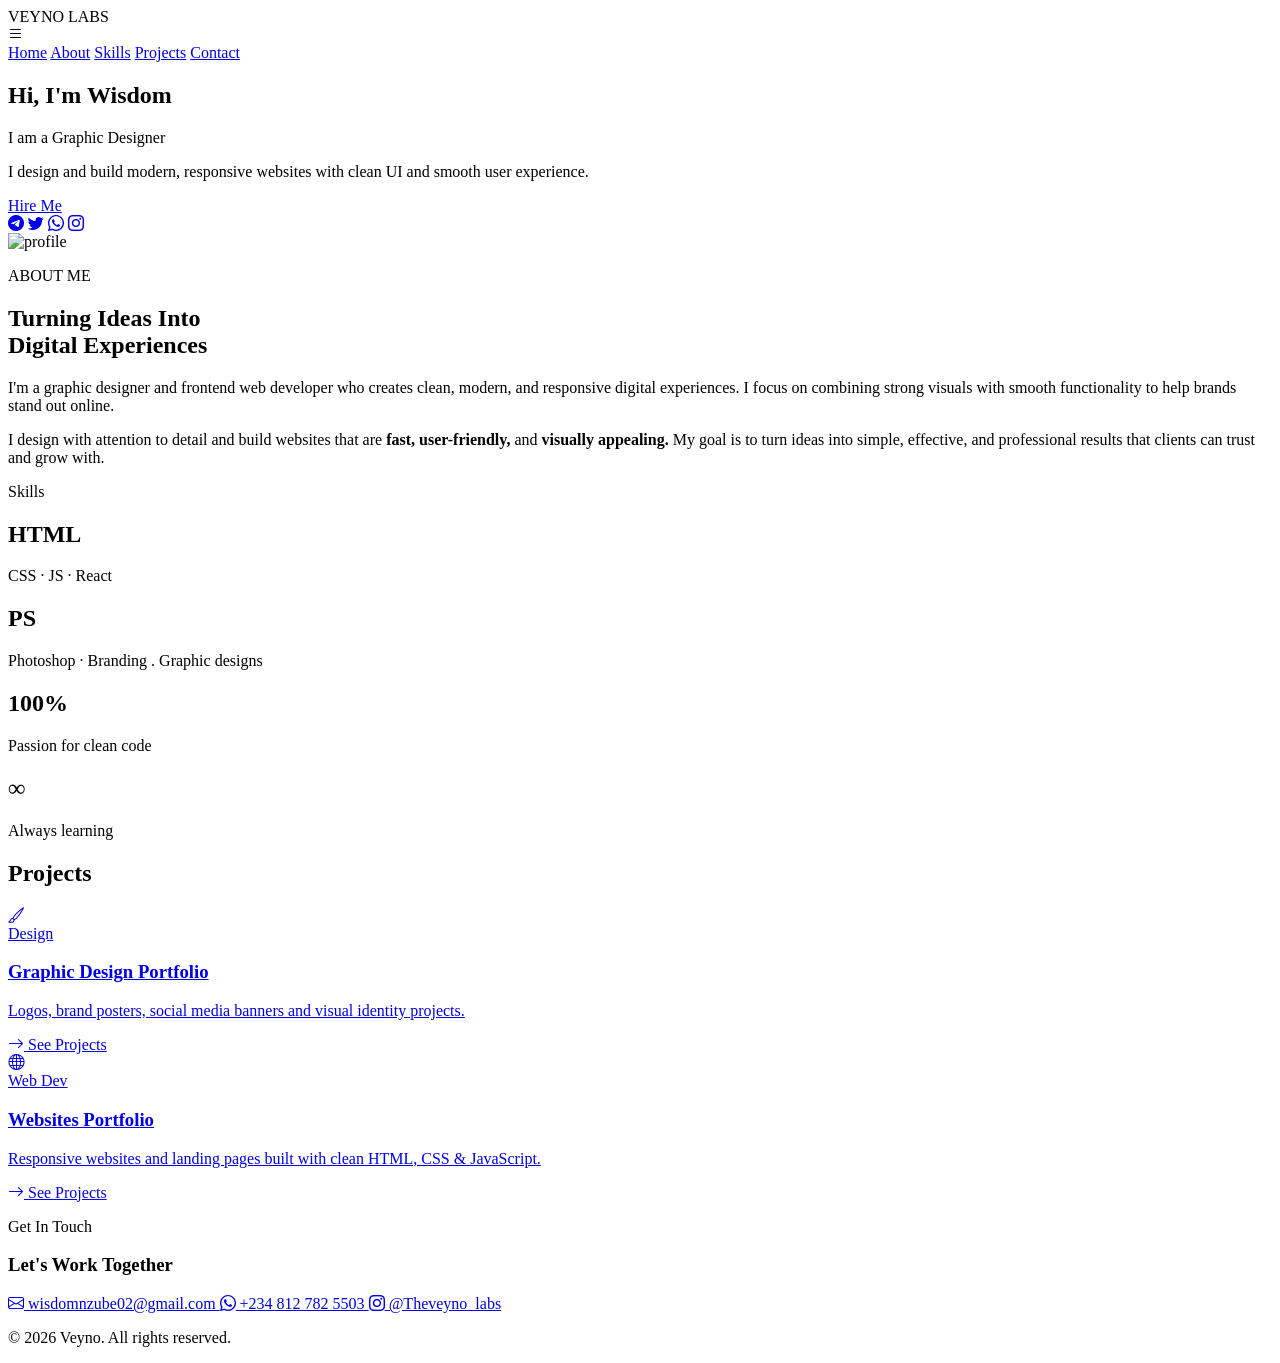
==== index.html @ e268bf65 "Update index.html" ====
<!DOCTYPE html>
<html lang="en">
<head>
<meta charset="UTF-8">
<meta name="viewport" content="width=device-width, initial-scale=1.0">
<title>VEYNO_LABS| Portfolio</title>

<link rel="stylesheet" href="https://cdn.jsdelivr.net/npm/bootstrap-icons@1.10.5/font/bootstrap-icons.css">
<link href="https://fonts.googleapis.com/css2?family=Poppins:wght@300;400;500;600;700&display=swap" rel="stylesheet">
<link rel="stylesheet" href="CSS/portfolio.css">
</head>

<body>
    
    <!---Header section-->
<header>
    <div class="logo">VEYNO <span class="labs">LABS</span></div>

    <div class="menu" onclick="toggleMenu()">
        <i class="bi bi-list"></i>
    </div>

    <nav id="nav">
        <a href="#home" class="nav-link active">Home</a>
        <a href="#about" class="nav-link">About</a>
        <a href="#skills" class="nav-link">Skills</a>
        <a href="#projects" class="nav-link">Projects</a>
        <a href="#contact" class="nav-link">Contact</a>
    </nav>
</header>

<!-- HERO -->
<section id="home" class="main">
    <div class="detail">
        <h1>Hi, I'm <span>Wisdom</span></h1>
    <p class="typing-text">
        I am a <span class="typing"></span>
    </p>
        <p class="description">I design and build modern, responsive websites with clean UI and smooth user experience.</p>
        <a href="https://t.me/Theveyno_labs" class="btn" target="_blank">Hire Me</a>

        <div class="social">
            <a href="https://t.me/Theveyno_labs" target="_blank" title="Telegram"><i class="bi bi-telegram"></i></a>
            <a href="https://x.com/Theveyno_labs" target="_blank" title="Twitter"><i class="bi bi-twitter"></i></a>
            <a href="https://wa.me/message/AETNA6PTYCV3H1" target="_blank" title="WhatsApp"><i class="bi bi-whatsapp business"></i></a>
            <a href="https://instagram.com/Theveyno_labs" target="_blank" title="Instagram"><i class="bi bi-instagram"></i></a>
        </div>
    </div>
    <div class="images">
        <div class="profile-wrapper">
            <img src="img/update.jpeg" alt="profile">
        </div>
    </div>
    
</section>
<section id="about" class="about">
  <div class="about-container">
    <p class="me">
        ABOUT ME
    </p>
    <h1>
      Turning Ideas Into <br />
      Digital Experiences
    </h1>

    <div class="line"></div>

    <p>
      I'm a <span>graphic designer</span> and 
      <span>frontend web developer</span> who creates clean, modern, 
      and responsive digital experiences. I focus on combining 
      strong visuals with smooth functionality to help brands 
      stand out online.
    </p>

    <p>
      I design with attention to detail and build websites that are 
      <strong>fast, user-friendly,</strong> and 
      <strong>visually appealing.</strong> My goal is to turn ideas 
      into simple, effective, and professional results that clients 
      can trust and grow with.
    </p>
  </div>
</section>
<section id="skills" class="skills">
    <div class="skills-container">
     <p>
    Skills
    </p>

  <div class="skills-grid">
    
    <div class="card">
      <h2>HTML</h2>
      <p>CSS · JS · React</p>
    </div>

    <div class="card">
      <h2>PS</h2>
      <p>Photoshop · Branding . Graphic designs</p>
    </div>

    <div class="card">
      <h2>100%</h2>
      <p>Passion for clean code</p>
    </div>

    <div class="card">
      <h2>∞</h2>
      <p>Always learning</p>
    </div>

  </div>
    </div>
</section>

<!-- PROJECTS -->
<section id="projects" class="projects">
  <h2 class="section-title">Projects</h2>

  <div class="projects-grid">

    <a href="graphic_index.html">
      <div class="project">
        <div class="project-thumb project-thumb-graphic">
          <span class="thumb-icon"><i class="bi bi-brush"></i></span>
          <div class="mock-lines">
            <div class="mock-bar accent"></div>
            <div class="mock-bar w80"></div>
            <div class="mock-bar w60"></div>
          </div>
          <span class="project-badge">Design</span>
        </div>
        <div class="project-info">
          <h3>Graphic Design Portfolio</h3>
          <p>Logos, brand posters, social media banners and visual identity projects.</p>
          <div class="click-hint">
            <i class="bi bi-arrow-right"></i>
            <span>See Projects</span>
          </div>
        </div>
      </div>
    </a>

    <a href="login-index.html">
      <div class="project coming-soon">
        <div class="project-thumb project-thumb-web">
          <span class="thumb-icon"><i class="bi bi-globe"></i></span>
          <div class="mock-lines">
            <div class="mock-bar accent"></div>
            <div class="mock-bar w80"></div>
            <div class="mock-bar w60"></div>
          </div>
          <span class="project-badge">Web Dev</span>
        </div>
        <div class="project-info">
          <h3>Websites Portfolio</h3>
          <p>Responsive websites and landing pages built with clean HTML, CSS & JavaScript.</p>
          <div class="click-hint">
            <i class="bi bi-arrow-right"></i>
            <span>See Projects</span>
          </div>
        </div>
      </div>
    </a>

  </div>
</section>

<!-- CONTACT -->
<section id="contact" class="contact">
  <p class="contact-label">Get In Touch</p>
  <h3>Let's Work Together</h3>
  <div class="contact-links">
    <a href="mailto:wisdomnzube02@gmail.com" class="contact-link">
      <i class="bi bi-envelope"></i>
      wisdomnzube02@gmail.com
    </a>
    <a href="https://wa.me/2348127825503" class="contact-link" target="_blank">
      <i class="bi bi-whatsapp"></i>
      +234 812 782 5503
    </a>
    <a href="https://instagram.com/Theveyno_labs" class="contact-link" target="_blank">
      <i class="bi bi-instagram"></i>
      @Theveyno_labs
    </a>
  </div>
</section>

<!-- Footer -->
<footer class="footer">
  <p>© 2026 Veyno. All rights reserved.</p>
</footer>
<script>
function toggleMenu(){
    document.getElementById("nav").classList.toggle("active");
}

/* ACTIVE NAV ON SCROLL */
const sections = document.querySelectorAll("section");
const navLinks = document.querySelectorAll(".nav-link");

window.addEventListener("scroll", () => {
    let current = "";

    sections.forEach(section => {
        const sectionTop = section.offsetTop - 100;
        if (scrollY >= sectionTop) {
            current = section.getAttribute("id");
        }
    });

    navLinks.forEach(link => {
        link.classList.remove("active");
        if (link.getAttribute("href") === "#" + current) {
            link.classList.add("active");
        }
    });
});
const roles = ["Graphic Designer", "Web Developer"];
let i = 0;
let j = 0;
let current = "";
let isDeleting = false;

function typeEffect() {
    current = roles[i];

    if (!isDeleting) {
        document.querySelector(".typing").textContent = current.substring(0, j++);
        if (j > current.length) {
            isDeleting = true;
            setTimeout(typeEffect, 1200);
            return;
        }
    } else {
        document.querySelector(".typing").textContent = current.substring(0, j--);
        if (j < 0) {
            isDeleting = false;
            i = (i + 1) % roles.length;
        }
    }

    setTimeout(typeEffect, isDeleting ? 50 : 100);
}

typeEffect();
// Scroll Reveal
const revealObserver = new IntersectionObserver((entries) => {
    entries.forEach(e => {
        if (e.isIntersecting) {
            e.target.classList.add("visible");
            revealObserver.unobserve(e.target);
        }
    });
}, { threshold: 0.1, rootMargin: "0px 0px -50px 0px" });

document.querySelectorAll(
    ".detail, .images, .about-container, .skills-grid .card, .project, .contact-link, .footer"
).forEach(el => revealObserver.observe(el));
</script>

</body>
</html>
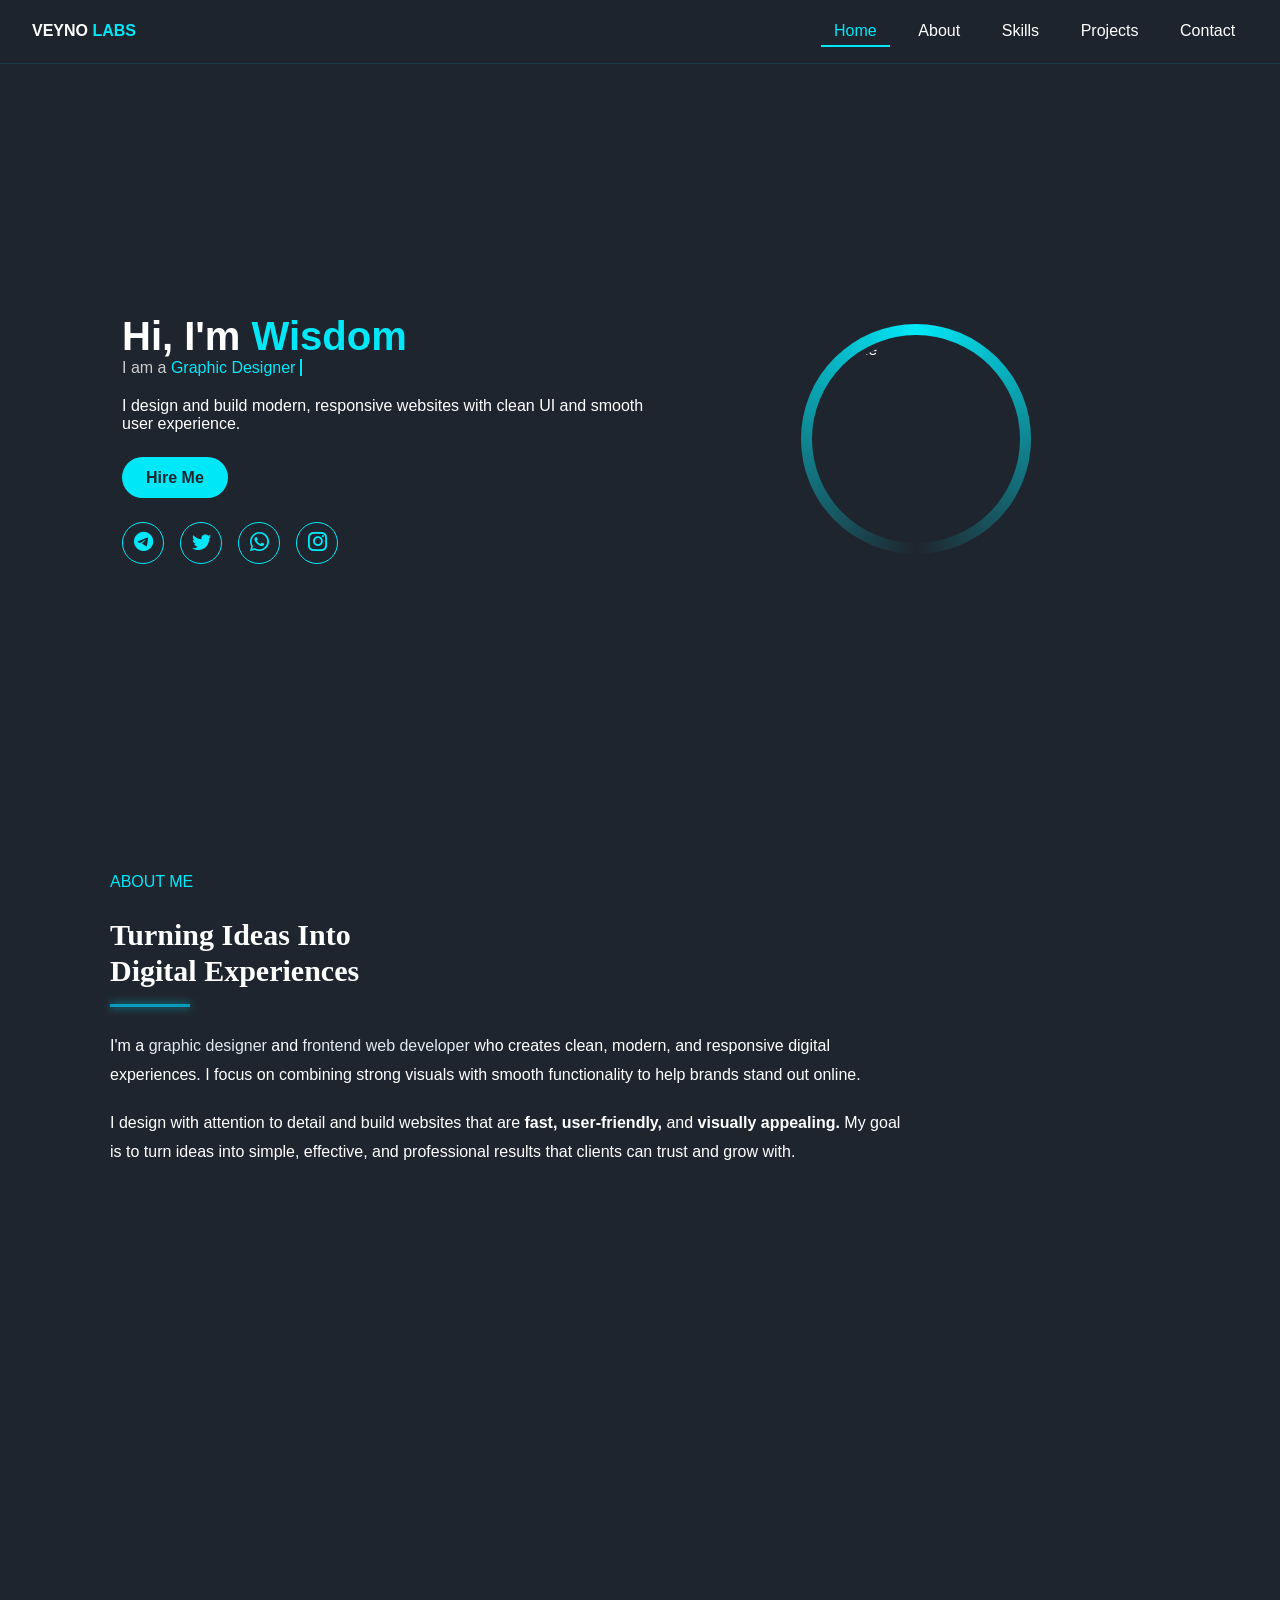
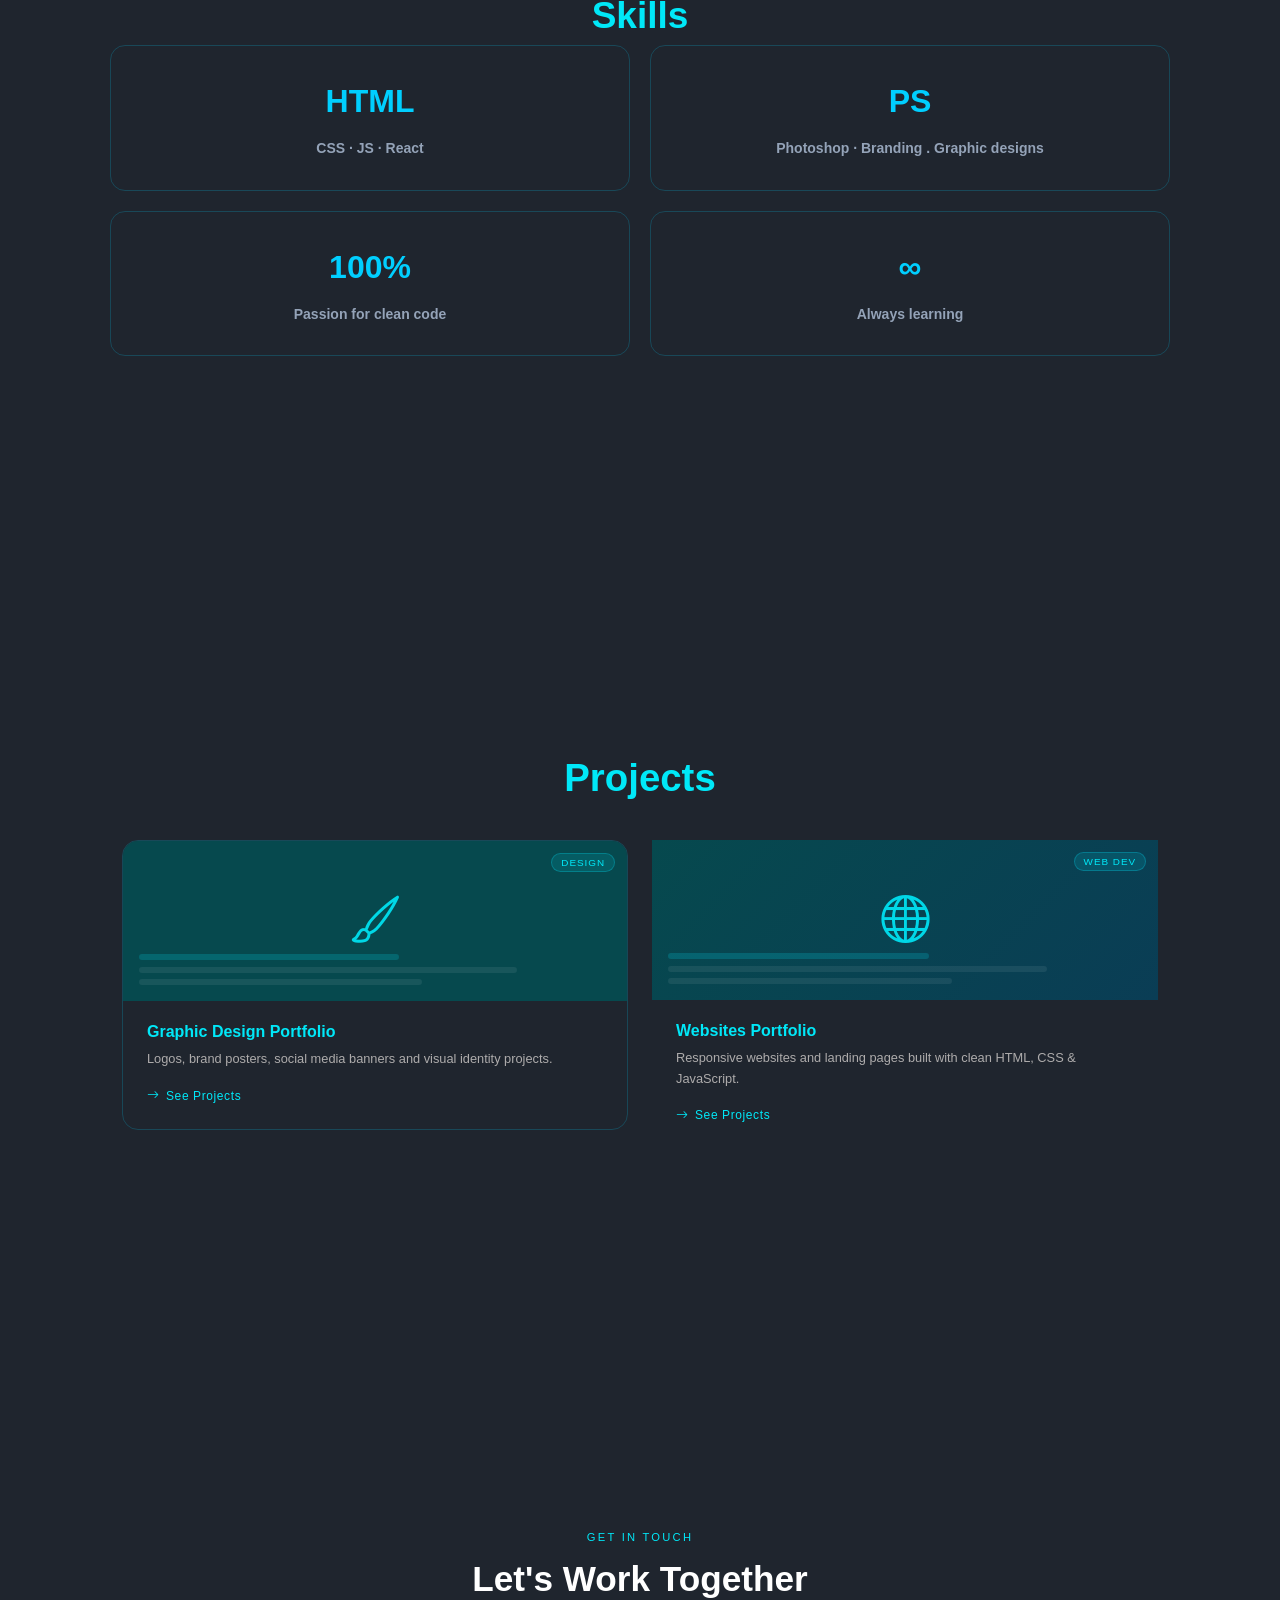
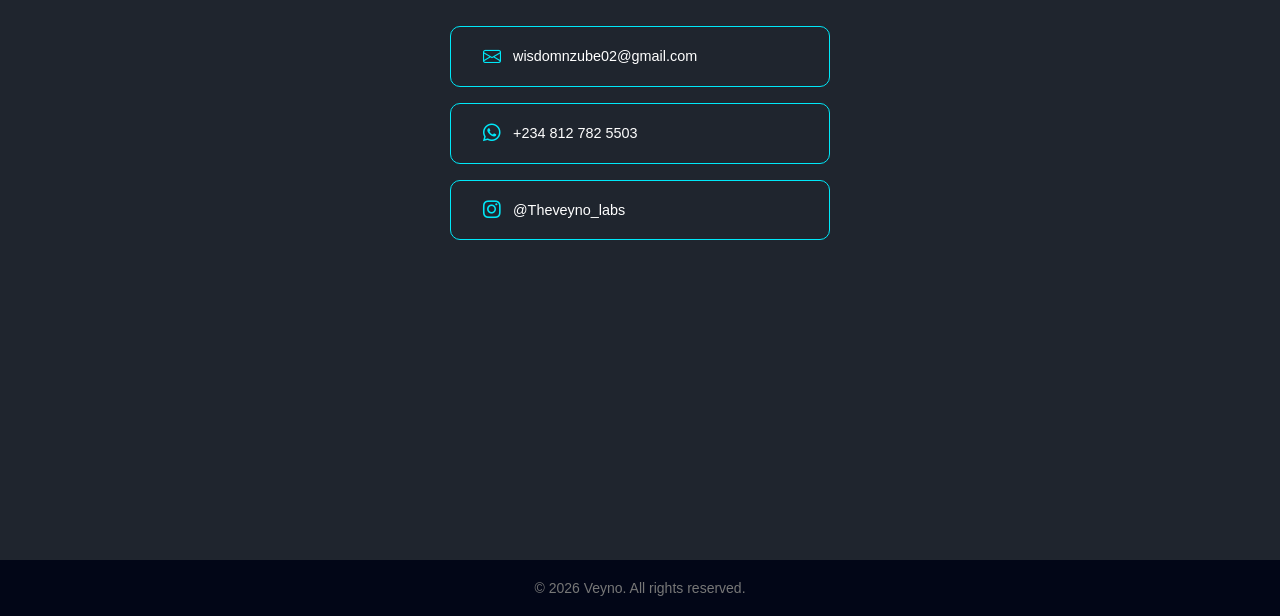
==== commit e3023ac7: "Update index.html" ====
--- a/index.html
+++ b/index.html
@@ -143,7 +143,6 @@
     </a>
 
     <a href="login-index.html">
-      <div class="project coming-soon">
         <div class="project-thumb project-thumb-web">
           <span class="thumb-icon"><i class="bi bi-globe"></i></span>
           <div class="mock-lines">
--- a/CSS/portfolio.css
+++ b/CSS/portfolio.css
@@ -0,0 +1,689 @@
+*{
+    margin:0;
+    padding:0;
+    box-sizing:border-box;
+}
+
+html{
+    scroll-behavior:smooth;
+}
+
+body{
+    font-family:'Poppins',sans-serif;
+    background:#1F252E;
+    color:#fff;
+    padding-top: 70px;
+}
+section {
+    scroll-margin-top: 100px;
+    min-height: 82vh; 
+}
+/* HEADER */
+header {
+    display: flex;
+    justify-content: space-between;
+    align-items: center;
+    padding: 1rem 2rem;
+    width: 100%;
+    position: fixed;        /* ← was missing from header */
+    top: 0;
+    left: 0;
+    right: 0;
+    z-index: 1000;
+    background: rgba(31, 37, 46, 0.9);   /* ← so content doesn't show through */
+    backdrop-filter: blur(10px);
+    border-bottom: 1px solid rgba(0, 232, 248, 0.1);
+}
+@media (max-width: 768px) {
+    .menu { display: block; }
+
+    nav#nav {
+        display: flex;
+        flex-direction: column;
+        position: fixed;
+        top: 70px;
+        right: 0;
+        left: auto;
+        width: 45%;
+        background: rgba(31, 37, 46, 0.97);
+        padding: 2rem;
+        gap: 1.5rem;
+        border-left: 1px solid rgba(0,232,248,0.15);
+        height: 300vh;
+        transform: translateX(100%);
+       transition: transform 0.7s cubic-bezier(0.77, 0.17, 0.175, 1);
+    }
+
+    nav#nav.active {
+         transform: translateX(0);
+          height: 300vh;
+
+    }
+    
+}
+
+.logo {
+    color:#ffff;
+    text-decoration:none;
+    font-weight:700;
+}
+.labs {
+    color: #00E8F8;
+}
+/* NAV */
+nav{
+    display:flex;
+    gap:1rem;
+
+
+}
+
+nav a{
+    color:#fff;
+    text-decoration:none;
+    padding:0.4rem 0.8rem;
+    transition:0.4s;
+    position: relative;
+}
+nav a::after {
+    content: '';
+    position: absolute;
+    bottom: 0;
+    left: 0;
+    width: 0;
+    height: 2px;
+    background: #00E8F8;
+    transition: width 0.3s ease;
+}
+
+nav a:hover::after,
+nav a.active::after {
+    width: 100%;
+
+}
+nav a:hover,
+nav a.active{
+    color:#00E8F8;
+}
+
+.menu{
+    display:none;
+    font-size:1.6rem;
+    color:#00E8F8;
+    cursor:pointer;
+}
+
+/* HERO */
+section{
+    max-width:1100px;
+    margin:auto;
+    padding:2rem;
+}
+
+.main{
+    display:flex;
+    align-items:center;
+    justify-content:space-between;
+    flex-wrap:wrap;
+    gap:1rem;
+ 
+}
+
+.detail{
+    flex:1 1 400px;
+}
+
+.detail h1{
+    font-size:2.5rem;
+}
+
+.detail span{
+    color:#00E8F8;
+}
+.description{
+    margin-top: 20px;
+}
+
+.btn{
+    display:inline-block;
+    margin-top:1.5rem;
+    padding:0.7rem 1.5rem;
+    background:#00E8F8;
+
+
+    color:#1F252E;
+    border-radius:25px;
+    text-decoration:none;
+    font-weight: 600;
+    animation: glowInfinite 2s ease-in-out infinite;
+}
+@keyframes glowInfinite {
+    0% {
+        box-shadow: 0 0 5px #00E8F8;
+    }
+    50% {
+        box-shadow: 
+            0 0 20px #00E8F8,
+            0 0 40px #00E8F8;
+    }
+    100% {
+        box-shadow: 0 0 5px #00E8F8;
+    }
+}
+
+
+/* PROFILE */
+.images{
+    flex:1 1 350px;
+    display:flex;
+    justify-content:center;
+    margin-bottom:0;
+}
+
+.profile-wrapper{
+    position:relative;
+    width:220px;
+    height:220px;
+    border-radius:50%;
+
+}
+
+.profile-wrapper::before{
+    content: "";
+    position:absolute;
+    inset:-5px;
+    border-radius:50%;
+    background:conic-gradient(#00E8F8, transparent, #00E8F8);
+    animation:rotate 3s linear infinite;
+}
+
+.profile-wrapper::after{
+    content:"";
+    position:absolute;
+    inset:6px;
+    background:#1F252E;
+    border-radius:50%;
+}
+
+.profile-wrapper img{
+    position:absolute;
+    inset:12px;
+    width:calc(100% - 24px);
+    height:calc(100% - 24px);
+
+    object-position:top;
+    border-radius:50%;
+    object-fit:cover;
+    z-index:1;
+}
+@keyframes rotate{
+    0%{
+        transform: rotate(0deg);
+    }
+    100%{
+        transform: rotate(360deg);
+    }
+}
+ .social{
+    margin-top:1.5rem;
+    display:flex;
+    gap:1rem;
+}
+
+/* ICON STYLE */
+.social a{
+    display:flex;
+    align-items:center;
+    justify-content:center;
+    width:42px;
+    height:42px;
+
+    color:#00E8F8;
+    border:1.5px solid #00E8F8;
+    border-radius:50%;
+
+    font-size:1.2rem;
+    text-decoration:none;
+
+    transition:all 0.3s ease;
+    position:relative;
+}
+
+/* GLOW HOVER EFFECT */
+.social a:hover{
+    background:#00E8F8;
+    color:#1F252E;
+    box-shadow:
+        0 0 10px #00E8F8,
+        0 0 25px #00E8F8;
+    transform:translateY(-4px) scale(1.1);
+}   
+
+
+
+@keyframes rotate{
+    100%{transform:rotate(360deg);}
+}
+
+.about {
+  padding: 60px 20px;
+}
+
+.about-container {
+  max-width: 800px;
+  margin-top: 0;
+  max-height: 100vh;
+}
+
+
+.about h1 {
+  font-size: 30px;
+  color:#ffffff;
+  line-height: 1.2;
+  font-family: poppins;
+}
+.me{
+    color: #00E8F8;
+    font-family:sans-serif;
+    font-size: 20px;
+    text-align: baseline;
+}
+
+.line {
+  width: 80px;
+  height: 3px;
+  background: #00cfff;
+  opacity: 0.7;
+  box-shadow: 0 0 8px #00E8F8;
+  margin: 15px 0 25px;
+}
+
+.about p {
+  font-size: 16px;
+  line-height: 1.8;
+  margin-bottom: 20px;
+}
+
+.about span {
+  color: #e2e8f0;
+  font-weight: 500;
+}
+
+.about strong {
+  color: #ffffff;
+}
+
+/* SECTIONS */
+.section-title{
+    text-align: center;
+    color:#00E8F8;
+    margin-top: 40px;
+    margin-bottom: 40px;
+}
+
+.skills {
+  padding: 40px 20px;
+  color: #00E8F8;
+}
+
+.subtitle strong {
+  color: #e2e8f0;
+}
+.skills-container{
+  text-align: center;
+  font-size: 37px;
+  font-weight: bold;
+  line-height: 1.6;
+  margin-bottom: 30px;
+}
+
+/* GRID */
+.skills-grid {
+  display: grid;
+  grid-template-columns: repeat(2, 1fr);
+  gap: 20px;
+}
+
+/* CARD */
+.card {
+  border: 1px solid rgba(0, 207, 255, 0.2);
+  border-radius: 15px;
+  padding: 30px 20px;
+  text-align: center;
+  transition: 0.3s ease;
+}
+
+/* HOVER EFFECT */
+.card:hover {
+  border-color: #00cfff;
+  transform: translateY(-5px);
+  box-shadow: 0 0 20px rgba(0, 207, 255, 0.2);
+}
+
+.card h2 {
+  font-size: 32px;
+  color: #00cfff;
+  margin-bottom: 10px;
+}
+
+.card p {
+  font-size: 14px;
+  color: #94a3b8;
+}
+
+
+/* ── PROJECTS ── */
+#projects.projects {
+  background: var(--bg2);
+}
+
+.section-title {
+  font-size: clamp(1.8rem, 3vw, 2.4rem);
+  font-weight: 700;
+  margin-bottom: 0.5rem;
+}
+
+
+.projects-grid {
+  display: grid;
+  grid-template-columns: repeat(auto-fit, minmax(260px, 1fr));
+  gap: 1.5rem;
+  align-items: stretch;
+  margin-top: 2.5rem;
+}
+
+/* Clickable project cards */
+.projects-grid a {
+  text-decoration: none;
+  display: block;
+}
+
+.project {
+  background: var(--card);
+  border: 1px solid  rgba(0, 207, 255, 0.2);
+  border-radius: 16px;
+  overflow: hidden;
+  transition: all 0.3s;
+  position: relative;
+  cursor: pointer;
+  max-height: 100vh;
+}
+
+.project::before {
+  content: '';
+  position: absolute;
+  top: 0; left: 0; right: 0;
+  height: 2px;
+  background: linear-gradient(90deg, var(--cyan), transparent);
+  opacity: 0;
+  transition: opacity 0.3s;
+}
+
+.project:hover {
+  border-color: rgba(0,229,255,0.4);
+  transform: translateY(-6px);
+  box-shadow: 0 20px 60px rgba(0,0,0,0.4);
+}
+.project:hover::before { opacity: 1; }
+
+/* Project thumbnail area */
+.project-thumb {
+  width: 100%;
+  height: 160px;
+  display: flex;
+  align-items: center;
+  justify-content: center;
+  position: relative;
+  overflow: hidden;
+}
+
+.project-thumb-graphic {
+  background: linear-gradient(135deg,#06494e  , #06494e );
+}
+.project-thumb-web {
+  background: linear-gradient(135deg, #06494e, #0a3d55);
+}
+
+.thumb-icon {
+  font-size: 3rem;
+  opacity: 0.9;
+  color: #00E8F8;
+  transition: transform 0.3s, opacity 0.3s;
+}
+.project:hover .thumb-icon {
+  transform: scale(1.1);
+  opacity: 0.9;
+}
+
+.mock-lines {
+  position: absolute;
+  inset: 0;
+  display: flex;
+  flex-direction: column;
+  justify-content: flex-end;
+  padding: 1rem;
+  gap: 0.4rem;
+}
+.mock-bar {
+  height: 6px;
+  border-radius: 3px;
+  background: rgba(255,255,255,0.07);
+}
+.mock-bar.accent { background: rgba(0,229,255,0.18); width: 55%; }
+.mock-bar.w80 { width: 80%; }
+.mock-bar.w60 { width: 60%; }
+
+.project-badge {
+  position: absolute;
+  top: 12px; right: 12px;
+  background: rgba(0,229,255,0.12);
+  border: 1px solid rgba(0,229,255,0.25);
+  color: #00E8F8;
+  font-size: 0.62rem;
+  letter-spacing: 0.1em;
+  text-transform: uppercase;
+  padding: 0.2rem 0.55rem;
+  border-radius: 100px;
+}
+
+.project-info {
+  padding: 1.4rem 1.5rem 1.6rem;
+}
+
+.project-info h3 {
+  font-size: 1rem;
+  font-weight: 600;
+  color: #00E8F8;
+  margin-bottom: 0.5rem;
+  transition: color 0.3s;
+}
+.project:hover .project-info h3 { color: var(--cyan); }
+
+.project-info p {
+  font-size: 0.8rem;
+  color: rgb(174, 172, 172);
+  line-height: 1.6;
+  margin-bottom: 1rem;
+}
+
+.click-hint {
+  display: inline-flex;
+  align-items: center;
+  gap: 0.4rem;
+  font-size: 0.75rem;
+  color: #00E8F8;
+  font-weight: 500;
+  letter-spacing: 0.05em;
+  transition: gap 0.3s;
+}
+.project:hover .click-hint { gap: 0.6rem; }
+
+
+
+
+
+.contact{
+    text-align:center;
+    line-height: 30px;
+}
+
+/* MOBILE */
+@media(max-width:768px){
+
+    .menu{
+        display:block;
+    }
+
+    nav{
+        position:absolute;
+        top:70px;
+        left:0;
+        width:100%;
+        flex-direction:column;
+   
+
+        max-height:0;
+        overflow:hidden;
+        transition:0.4s;
+    }
+
+    nav.active{
+        max-height:300px;
+    }
+
+    .main{
+        flex-direction:column-reverse;
+        text-align:center;
+    }
+}
+
+
+/* ── CONTACT ── */
+#contact.contact {
+  text-align: center;
+  padding-top: 100px;
+
+  padding-bottom: 0;
+  margin-bottom: 0;
+}
+
+.contact h3 {
+  font-size: clamp(1.6rem, 3vw, 2.2rem);
+  font-weight: 700;
+  margin-bottom: 0.5rem;
+  color: #ffffff;
+}
+.contact-label {
+  font-size: 0.7rem;
+  letter-spacing: 0.2em;
+  text-transform: uppercase;
+  color:#00E8F8;
+  margin-bottom: 0.75rem;
+}
+
+.contact-links {
+  display: flex;
+  flex-direction: column;
+  align-items: center;
+  gap: 1rem;
+  margin-top: 2rem;
+}
+
+.contact-link {
+  display: inline-flex;
+  align-items: center;
+  gap: 0.75rem;
+  padding: 0.9rem 2rem;
+  background: var(--card);
+  border: 1px solid #00E8F8;
+  border-radius: 10px;
+  color: var(--text);
+  text-decoration: none;
+  font-size: 0.9rem;
+  width: 100%;
+  max-width: 380px;
+  transition: all 0.3s;
+}
+.contact-link:hover {
+  border-color: #00E8F8;
+  color: #00E8F8;
+  transform: translateX(6px);
+  background: rgba(0,229,255,0.04);
+}
+.contact-link i {
+   font-size: 1.1rem; 
+   color: #00E8F8;
+}
+
+/* Footer */
+.footer {
+  text-align: center;
+  padding: 20px;
+  background: #020617;
+  color: #777;
+  font-size: 14px;
+  margin-top: 0;
+}
+.typing-text{
+    font-size:1rem;
+    color:#ccc;
+}
+
+.typing{
+    color:#00E8F8;
+    border-right:2px solid #00E8F8;
+    padding-right:5px;
+    white-space:nowrap;
+    animation: blink 0.8s infinite;
+}
+
+@keyframes blink{
+    50%{ border-color:transparent; }
+}
+/* ── SCROLL REVEAL ── */
+.detail,
+.images,
+.about-container,
+.skills-grid .card,
+.project,
+.contact-link,
+.footer {
+    opacity: 0;
+    transform: translateY(40px);
+    transition: opacity 0.6s ease, transform 0.6s ease;
+}
+
+.skills-grid .card:nth-child(2) { transition-delay: 0.1s; }
+.skills-grid .card:nth-child(3) { transition-delay: 0.2s; }
+.skills-grid .card:nth-child(4) { transition-delay: 0.3s; }
+.projects-grid a:nth-child(2)   { transition-delay: 0.15s; }
+.contact-link:nth-child(2)      { transition-delay: 0.1s; }
+.contact-link:nth-child(3)      { transition-delay: 0.2s; }
+
+.visible {
+    opacity: 1 !important;
+    transform: translateY(0) !important;
+}
+.project.coming-soon {
+    position: relative;
+}
+
+.project.coming-soon::after {
+    position: absolute;
+    inset: 0;
+    background: rgba(31, 37, 46, 0.85);
+    display: flex;
+    align-items: center;
+
+
+    justify-content: center;
+    font-size: 22px;
+    font-weight: 600;
+    letter-spacing: 0.2em;
+
+    
+    text-transform: uppercase;
+    color: #00E8F8;
+    border-radius: 16px;
+    backdrop-filter: blur(3px);
+}
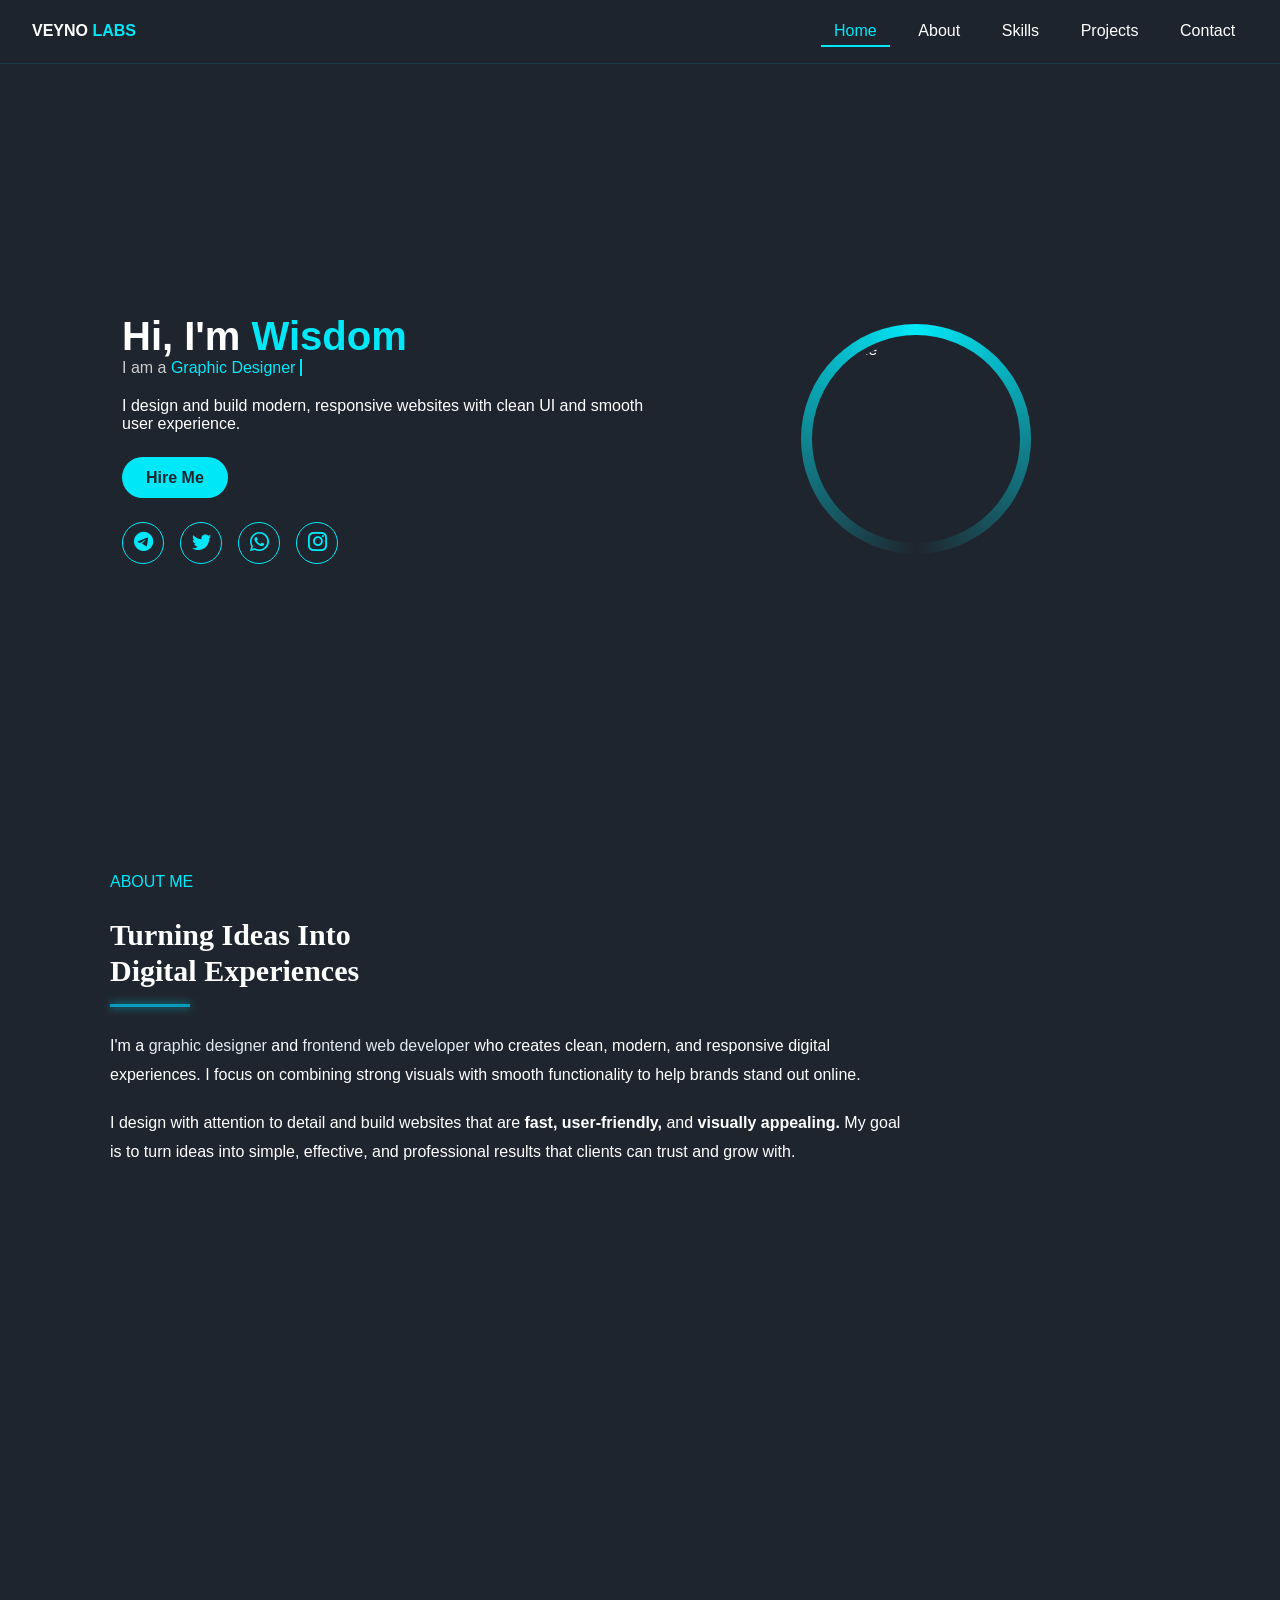
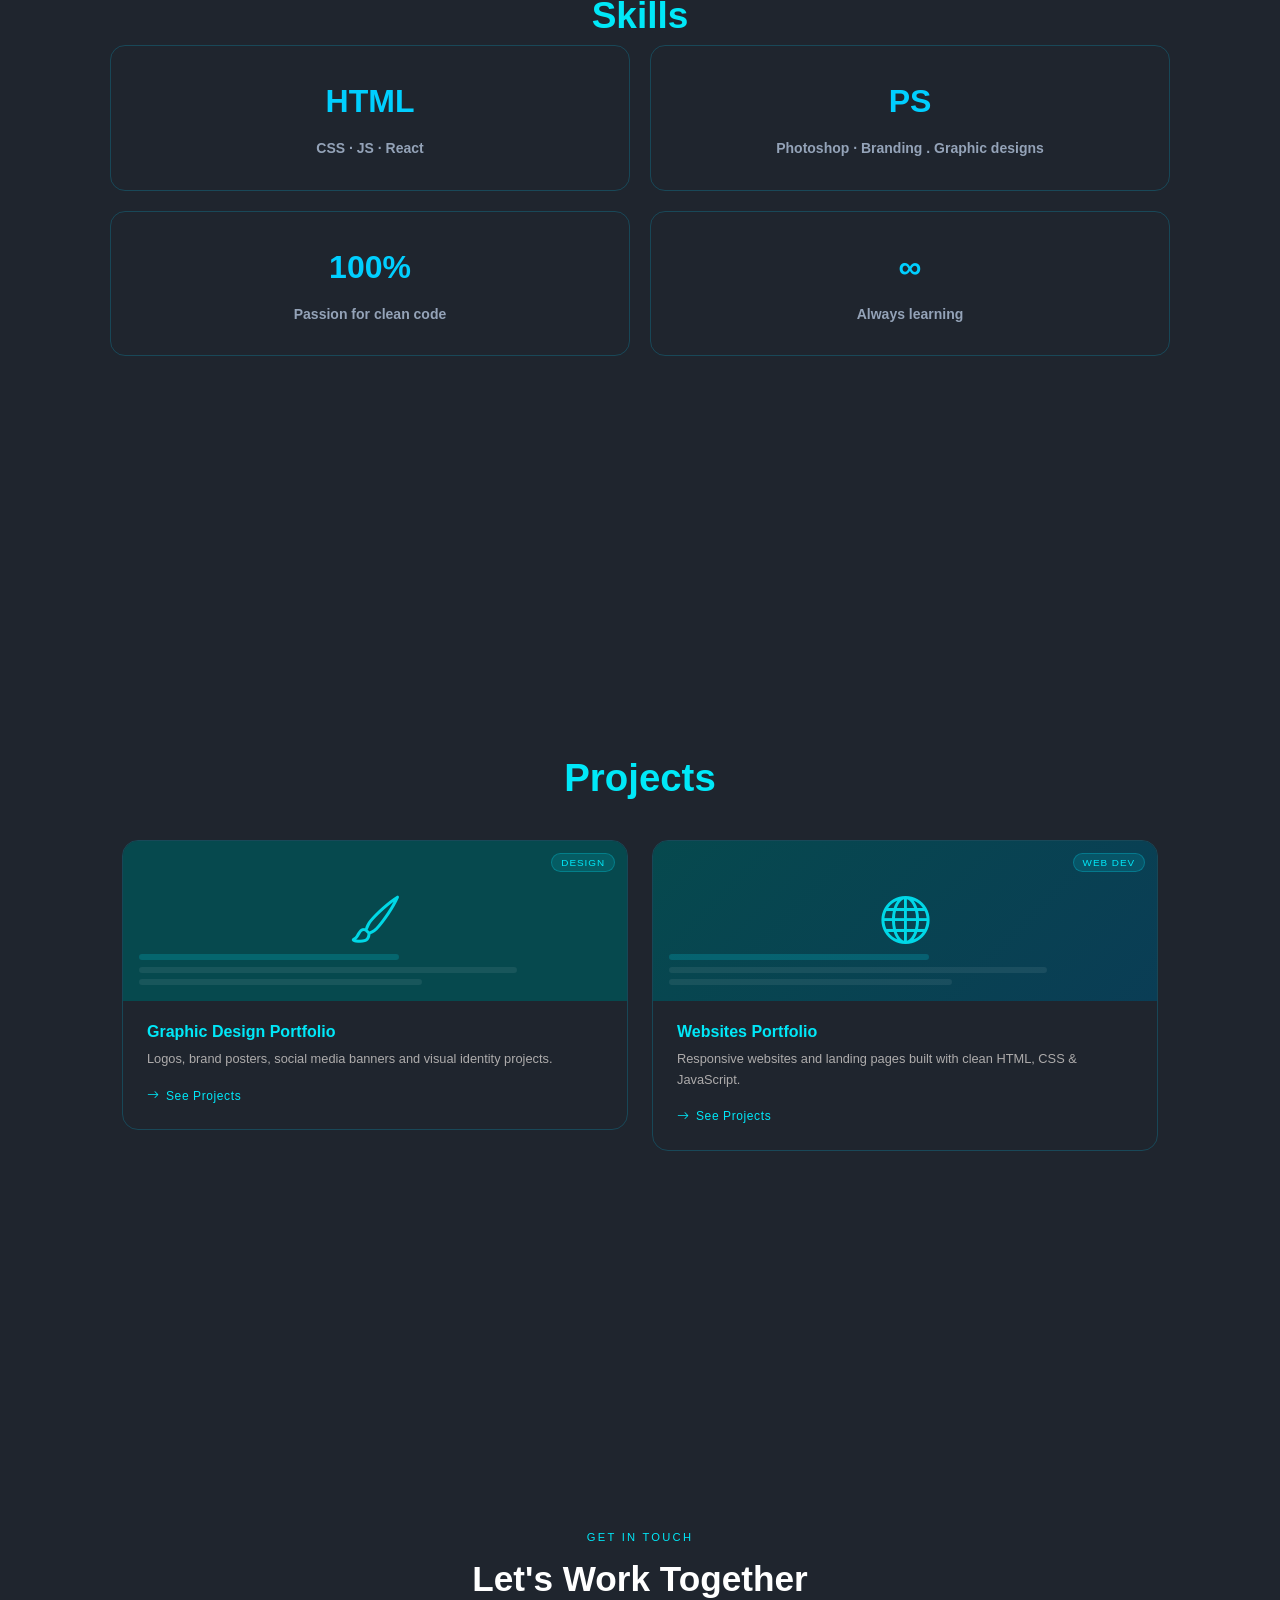
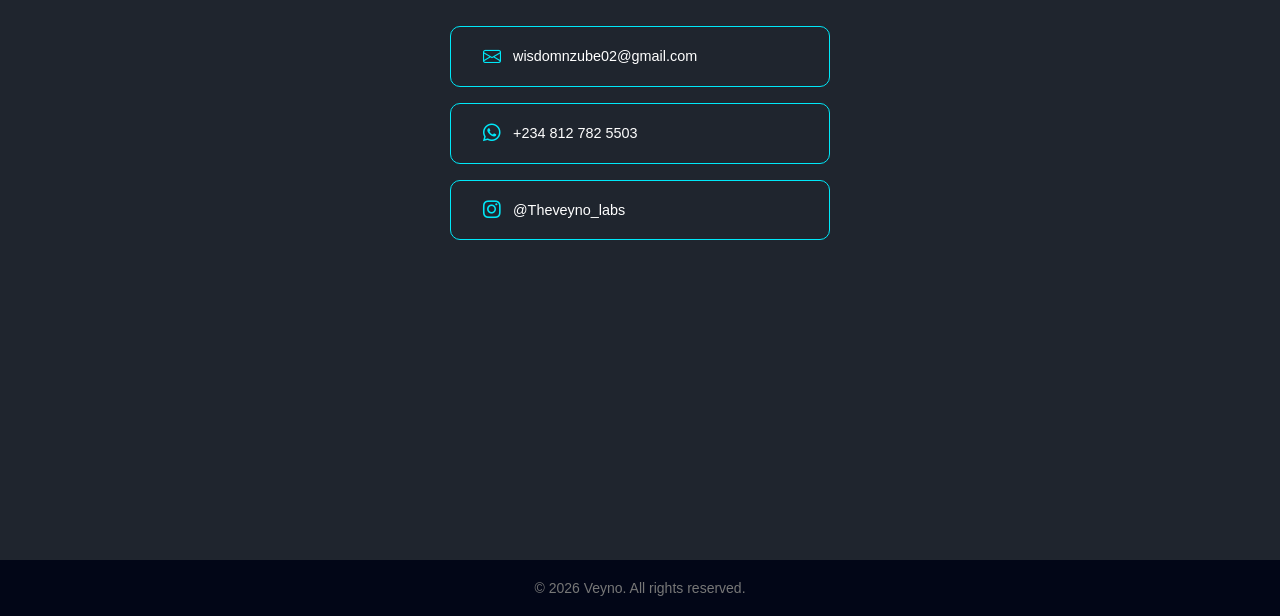
==== commit 0c12906e: "Update index.html" ====
--- a/index.html
+++ b/index.html
@@ -142,7 +142,8 @@
       </div>
     </a>
 
-    <a href="login-index.html">
+    <a href="#">
+        <div class="project coming-soon">
         <div class="project-thumb project-thumb-web">
           <span class="thumb-icon"><i class="bi bi-globe"></i></span>
           <div class="mock-lines">
--- a/CSS/portfolio.css
+++ b/CSS/portfolio.css
@@ -666,6 +666,7 @@
 }
 .project.coming-soon {
     position: relative;
+    pointer-event:none;
 }
 
 .project.coming-soon::after {
